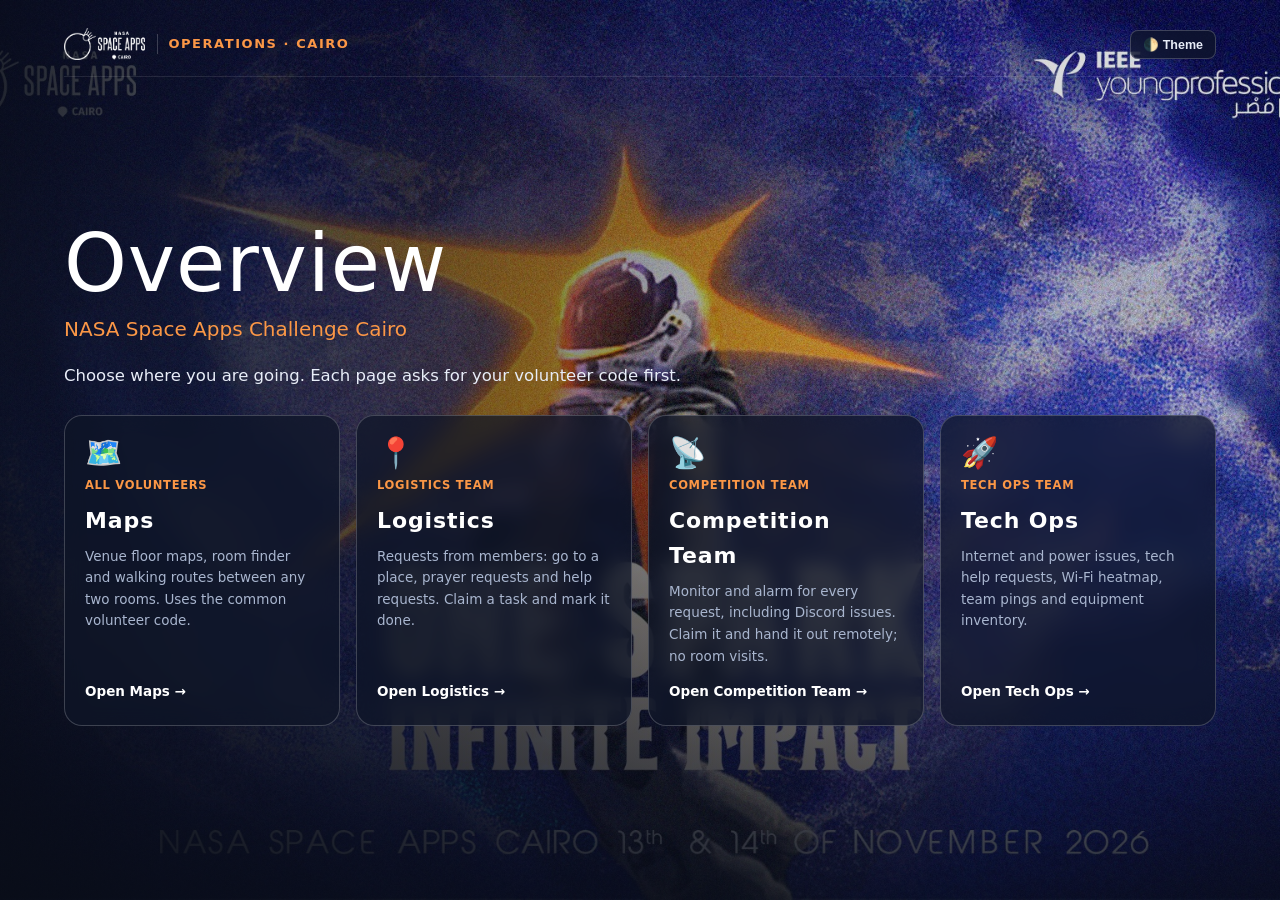
==== index.html @ d81f4847 "feat: merge Norhan's Maps, Logistics, Competition & unified QR updates + seed Maps/Competition dummy" ====
<!DOCTYPE html>
<html lang="en" data-theme="dark">
<head>
  <meta charset="utf-8">
  <meta name="viewport" content="width=device-width, initial-scale=1, viewport-fit=cover">
  <title>Operations · NASA Space Apps Challenge Cairo</title>
  <meta name="description" content="Operations hub for NASA Space Apps Challenge Cairo volunteers: venue maps, the Logistics team and the Tech Ops team.">
  <link rel="icon" type="image/png" href="assets/favicon.png">
  <link rel="stylesheet" href="landing.css">
  <script>
    try { document.documentElement.setAttribute('data-theme', localStorage.getItem('techops_theme') || localStorage.getItem('nasa_theme') || 'dark'); } catch (e) {}
  </script>
</head>
<body>
  <div class="bg" aria-hidden="true">
    <div class="bg-image"></div>
    <div class="bg-shade"></div>
  </div>

  <div class="page">
    <header class="portal-top">
      <div class="portal-brand">
        <img class="logo-dark" src="assets/logos/NSAC_HORIZONTAL_WHITE.png" alt="NASA Space Apps Challenge">
        <img class="logo-light" src="assets/logos/NSAC_HORIZONTAL_DARK.png" alt="NASA Space Apps Challenge">
        <span class="portal-brand-text">OPERATIONS · CAIRO</span>
      </div>
      <div class="sp"></div>
      <button class="portal-theme-btn" id="theme-toggle" aria-label="Toggle theme"><span>🌓 Theme</span></button>
    </header>

    <main class="intro">
      <h1>Overview</h1>
      <p class="sub">NASA Space Apps Challenge Cairo</p>
      <p class="desc">Choose where you are going. Each page asks for your volunteer code first.</p>

      <div class="hub-grid">
        <a class="hub-card" href="maps.html">
          <span class="hub-icon" aria-hidden="true">🗺️</span>
          <span class="hub-who">All volunteers</span>
          <h2>Maps</h2>
          <p>Venue floor maps, room finder and walking routes between any two rooms. Uses the common volunteer code.</p>
          <span class="hub-go">Open Maps &rarr;</span>
        </a>
        <a class="hub-card" href="logistics/index.html">
          <span class="hub-icon" aria-hidden="true">📍</span>
          <span class="hub-who">Logistics team</span>
          <h2>Logistics</h2>
          <p>Requests from members: go to a place, prayer requests and help requests. Claim a task and mark it done.</p>
          <span class="hub-go">Open Logistics &rarr;</span>
        </a>
        <a class="hub-card" href="dispatch/index.html">
          <span class="hub-icon" aria-hidden="true">📡</span>
          <span class="hub-who">Competition Team</span>
          <h2>Competition Team</h2>
          <p>Monitor and alarm for every request, including Discord issues. Claim it and hand it out remotely; no room visits.</p>
          <span class="hub-go">Open Competition Team &rarr;</span>
        </a>
        <a class="hub-card" href="techops/index.html">
          <span class="hub-icon" aria-hidden="true">🚀</span>
          <span class="hub-who">Tech Ops team</span>
          <h2>Tech Ops</h2>
          <p>Internet and power issues, tech help requests, Wi-Fi heatmap, team pings and equipment inventory.</p>
          <span class="hub-go">Open Tech Ops &rarr;</span>
        </a>
      </div>
    </main>
  </div>

  <script>
    (function () {
      var b = document.getElementById('theme-toggle');
      if (!b) return;
      b.onclick = function () {
        var next = document.documentElement.getAttribute('data-theme') === 'light' ? 'dark' : 'light';
        document.documentElement.setAttribute('data-theme', next);
        try { localStorage.setItem('techops_theme', next); localStorage.setItem('nasa_theme', next); } catch (e) {}
      };
    })();
  </script>
</body>
</html>
---- landing.css ----
/* NASA Space Apps Cairo · Operations entry page */
@font-face { font-family: 'Munake'; src: url('assets/fonts/Munake-Demo.ttf') format('truetype'); font-display: swap; }
@font-face { font-family: 'abeatbyKai'; src: url('assets/fonts/abeatbyKaiRegular.otf') format('opentype'); font-display: swap; }

:root {
  --bg: #090d18;
  --ink: #e8edf8;
  --ink-bright: #ffffff;
  --mut: #a9b6cf;
  --line: rgba(255, 255, 255, 0.20);
  --line-strong: rgba(255, 255, 255, 0.35);
  --panel: rgba(15, 22, 40, 0.72);
  --panel-hover: rgba(18, 26, 48, 0.90);
  --accent: #fb9746;
  --pri: #2548e6;
  --pri-hover: #3a5df0;
  --ok: #10b981;
  --bad: #ef4444;
  --shade-a: rgba(9, 13, 24, 0.15);
  --shade-b: rgba(9, 13, 24, 0.88);
  --font-title: 'Munake', 'Space Grotesk', system-ui, sans-serif;
  --font-body: 'Inter', system-ui, -apple-system, 'Segoe UI', sans-serif;
  color-scheme: dark;
}
:root[data-theme="light"] {
  --bg: #f5f7fb;
  --ink: #152036;
  --ink-bright: #030712;
  --mut: #4a5975;
  --line: rgba(3, 35, 178, 0.22);
  --line-strong: rgba(3, 35, 178, 0.40);
  --panel: rgba(255, 255, 255, 0.85);
  --panel-hover: rgba(255, 255, 255, 0.96);
  --accent: #ea7a20;
  --pri: #0323b2;
  --pri-hover: #021a8a;
  --ok: #047857;
  --bad: #dc2626;
  --shade-a: rgba(245, 247, 251, 0.30);
  --shade-b: rgba(245, 247, 251, 0.92);
  color-scheme: light;
}

* { box-sizing: border-box; margin: 0; padding: 0; }
html { -webkit-font-smoothing: antialiased; }
body {
  min-height: 100vh;
  min-height: 100dvh;
  background: var(--bg);
  color: var(--ink);
  font: 15px/1.6 var(--font-body);
}

[hidden] { display: none !important; }
a { color: inherit; }

/* Background: the hero photo carries the page, lightly shaded */
.bg { position: fixed; inset: 0; z-index: 0; overflow: hidden; pointer-events: none; }
.bg-image {
  position: absolute; inset: 0;
  background: url('assets/images/hero-optimized.jpg') center / cover no-repeat;
}
.bg-shade {
  position: absolute; inset: 0;
  background:
    linear-gradient(to top, var(--shade-b) 0%, var(--shade-a) 55%, var(--shade-a) 100%),
    linear-gradient(to right, var(--shade-b) 0%, transparent 75%);
}
:root[data-theme="light"] .bg-image { opacity: 0.45; }

.page {
  position: relative; z-index: 1;
  min-height: 100vh; min-height: 100dvh;
  display: flex; flex-direction: column;
  padding: max(20px, env(safe-area-inset-top)) clamp(16px, 5vw, 64px) max(28px, env(safe-area-inset-bottom));
}

/* ------------------------------------------------------------
   Top Portal Header
   ------------------------------------------------------------ */
.portal-top {
  display: flex;
  align-items: center;
  gap: 14px;
  padding: 8px 0 16px;
  border-bottom: 1px solid rgba(255, 255, 255, 0.1);
}
.portal-brand {
  display: flex;
  align-items: center;
  gap: 12px;
}
.portal-brand img {
  height: 32px;
  width: auto;
  display: block;
}
.portal-brand img.logo-light { display: none; }
:root[data-theme="light"] .portal-brand img.logo-dark { display: none; }
:root[data-theme="light"] .portal-brand img.logo-light { display: block; }
.portal-brand-text {
  font-family: var(--font-title);
  font-size: 13px;
  color: var(--accent);
  letter-spacing: .12em;
  font-weight: 700;
  border-left: 1px solid var(--line);
  padding-left: 10px;
}
.sp { flex: 1; }

.portal-user-chip {
  display: inline-flex;
  align-items: center;
  gap: 10px;
  padding: 4px 10px 4px 6px;
  border-radius: 999px;
  background: var(--panel);
  border: 1px solid var(--line);
  -webkit-backdrop-filter: blur(10px);
  backdrop-filter: blur(10px);
}
.portal-avatar {
  width: 26px;
  height: 26px;
  border-radius: 50%;
  background: linear-gradient(135deg, var(--pri), var(--accent));
  color: #fff;
  font-weight: 700;
  font-size: 11px;
  display: flex;
  align-items: center;
  justify-content: center;
}
.portal-meta {
  display: flex;
  flex-direction: column;
  line-height: 1.15;
  text-align: left;
}
.portal-meta b { font-size: 12px; color: var(--ink-bright); }
.portal-meta small { font-size: 10.5px; color: var(--mut); }

.portal-btn-sm {
  background: rgba(255, 255, 255, 0.12);
  border: 1px solid var(--line);
  color: var(--ink);
  font-size: 11.5px;
  font-weight: 600;
  padding: 4px 9px;
  border-radius: 6px;
  cursor: pointer;
  transition: all .15s ease;
}
.portal-btn-sm:hover { background: rgba(255, 255, 255, 0.22); color: #fff; }

.portal-theme-btn {
  background: var(--panel);
  border: 1px solid var(--line);
  color: var(--ink);
  font-size: 12.5px;
  font-weight: 600;
  padding: 6px 12px;
  border-radius: 8px;
  cursor: pointer;
  -webkit-backdrop-filter: blur(10px);
  backdrop-filter: blur(10px);
}

/* ------------------------------------------------------------
   Main Intro Section
   ------------------------------------------------------------ */
.intro {
  flex: 1;
  display: flex;
  flex-direction: column;
  justify-content: center;
  max-width: 1180px;
  padding: 40px 0;
}
h1 {
  font-family: var(--font-title);
  font-weight: normal;
  font-size: clamp(40px, 6.5vw, 80px);
  line-height: 1.02;
  letter-spacing: 0.01em;
  color: var(--ink-bright);
}
.sub {
  margin-top: 8px;
  font-family: var(--font-title);
  font-size: clamp(15px, 2vw, 20px);
  color: var(--accent);
}
.desc {
  margin-top: 18px;
  max-width: 62ch;
  font-size: clamp(14.5px, 1.4vw, 16.5px);
  color: var(--ink);
}

/* ------------------------------------------------------------
   Portal Glassmorphic Cards (Login, Welcome, Admin)
   ------------------------------------------------------------ */
.portal-card {
  margin-top: 28px;
  background: var(--panel);
  border: 1px solid var(--line);
  border-radius: 18px;
  padding: 28px 26px;
  -webkit-backdrop-filter: blur(16px);
  backdrop-filter: blur(16px);
  box-shadow: 0 16px 44px rgba(0, 0, 0, 0.45);
  width: 100%;
  max-width: 640px;
}
.portal-badge {
  display: inline-flex;
  align-items: center;
  gap: 6px;
  font-size: 11px;
  font-weight: 700;
  text-transform: uppercase;
  letter-spacing: .08em;
  color: var(--accent);
  background: rgba(251, 151, 70, 0.14);
  border: 1px solid rgba(251, 151, 70, 0.35);
  padding: 3px 9px;
  border-radius: 999px;
  margin-bottom: 12px;
}

.portal-lbl {
  display: block;
  font-size: 12px;
  font-weight: 700;
  text-transform: uppercase;
  letter-spacing: .06em;
  color: var(--mut);
  margin-bottom: 8px;
}
.portal-input-row {
  display: flex;
  gap: 10px;
  flex-wrap: wrap;
}
.portal-input-row input {
  flex: 1;
  min-width: 220px;
  padding: 12px 14px;
  font-size: 15px;
  font-weight: 600;
  border-radius: 10px;
  background: rgba(9, 13, 24, 0.65);
  border: 1px solid var(--line-strong);
  color: var(--ink-bright);
  letter-spacing: .04em;
}
:root[data-theme="light"] .portal-input-row input {
  background: #ffffff;
}
.portal-input-row input:focus {
  outline: none;
  border-color: var(--accent);
  box-shadow: 0 0 0 3px rgba(251, 151, 70, 0.25);
}

.portal-btn {
  display: inline-flex;
  align-items: center;
  justify-content: center;
  gap: 8px;
  padding: 12px 20px;
  font-size: 14px;
  font-weight: 700;
  border-radius: 10px;
  cursor: pointer;
  border: none;
  text-decoration: none;
  transition: all .18s ease;
}
.portal-btn.primary {
  background: var(--pri);
  color: #ffffff;
}
.portal-btn.primary:hover {
  background: var(--pri-hover);
  transform: translateY(-1px);
}
.portal-btn.secondary {
  background: rgba(255, 255, 255, 0.10);
  border: 1px solid var(--line);
  color: var(--ink);
}
.portal-btn.secondary:hover {
  background: rgba(255, 255, 255, 0.18);
  color: #ffffff;
}

.portal-err {
  margin-top: 10px;
  background: rgba(239, 68, 68, 0.14);
  color: #f87171;
  border: 1px solid rgba(239, 68, 68, 0.35);
  border-radius: 8px;
  padding: 9px 12px;
  font-size: 13px;
  line-height: 1.4;
}

/* ------------------------------------------------------------
   Volunteer Welcome Card
   ------------------------------------------------------------ */
#user-box h2 {
  font-size: 24px;
  margin-bottom: 6px;
}
.portal-user-sub {
  color: var(--mut);
  font-size: 14px;
  margin-bottom: 20px;
}
.portal-actions {
  display: flex;
  gap: 10px;
  flex-wrap: wrap;
}

@media (max-width: 640px) {
  .portal-card { padding: 22px 18px; }
  .portal-input-row { flex-direction: column; }
  .portal-input-row input { min-width: 100%; }
  .portal-input-row button { width: 100%; }
}

/* ---- Overview hub: three entry cards (Maps / Logistics / Tech Ops) ---- */
.hub-grid { display: grid; grid-template-columns: repeat(4, 1fr); gap: 16px; margin-top: 26px; width: 100%; max-width: 1180px; }
.hub-card {
  display: flex; flex-direction: column; gap: 8px; text-decoration: none; text-align: left;
  background: var(--panel); border: 1px solid var(--line); border-radius: 18px; padding: 22px 20px;
  backdrop-filter: blur(10px); -webkit-backdrop-filter: blur(10px);
  transition: transform .15s ease, border-color .15s ease, background .15s ease;
}
.hub-card:hover, .hub-card:focus-visible { transform: translateY(-3px); border-color: var(--accent); background: var(--panel-hover); outline: none; }
.hub-icon { font-size: 30px; line-height: 1; }
.hub-card h2 { font-family: var(--font-title); font-size: 22px; letter-spacing: .04em; color: var(--ink-bright); }
.hub-card p { font-size: 13.5px; color: var(--mut); flex: 1; }
.hub-who { font-size: 11.5px; font-weight: 700; letter-spacing: .06em; text-transform: uppercase; color: var(--accent); }
.hub-go { font-weight: 700; font-size: 13.5px; color: var(--ink-bright); margin-top: 6px; }
@media (max-width: 1100px) { .hub-grid { grid-template-columns: repeat(2, 1fr); } }
@media (max-width: 640px) { .hub-grid { grid-template-columns: 1fr; } }
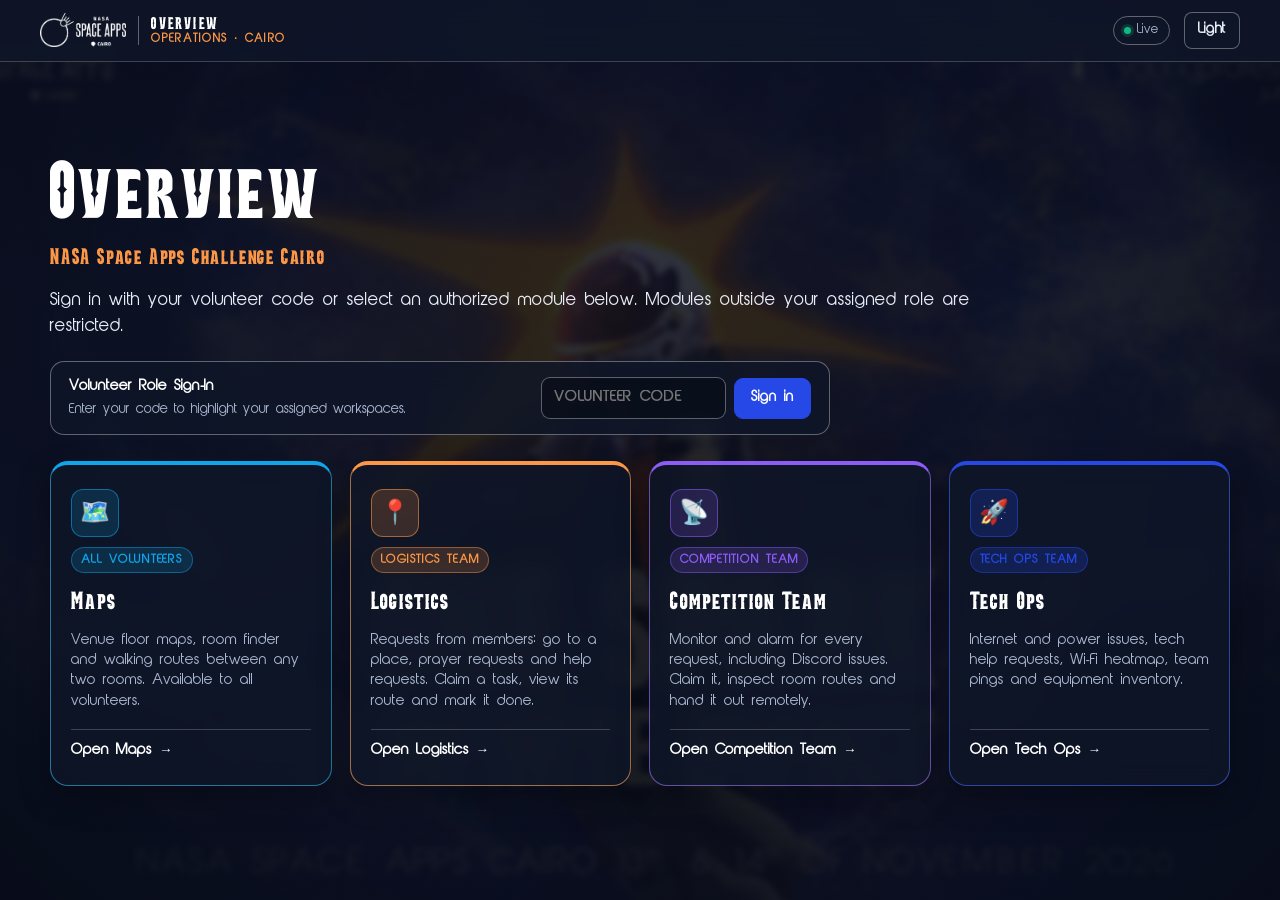
==== commit 40686eea: "feat: interactive onboarding tutorial mode, modular codebase restructuring & RBAC unification" ====
--- a/index.html
+++ b/index.html
@@ -4,9 +4,10 @@
   <meta charset="utf-8">
   <meta name="viewport" content="width=device-width, initial-scale=1, viewport-fit=cover">
   <title>Operations · NASA Space Apps Challenge Cairo</title>
-  <meta name="description" content="Operations hub for NASA Space Apps Challenge Cairo volunteers: venue maps, the Logistics team and the Tech Ops team.">
+  <meta name="description" content="Operations hub for NASA Space Apps Challenge Cairo volunteers: venue maps, the Logistics team, the Competition Team and the Tech Ops team.">
   <link rel="icon" type="image/png" href="assets/favicon.png">
   <link rel="stylesheet" href="landing.css">
+  <link rel="stylesheet" href="styles/components/tutorial.css">
   <script>
     try { document.documentElement.setAttribute('data-theme', localStorage.getItem('techops_theme') || localStorage.getItem('nasa_theme') || 'dark'); } catch (e) {}
   </script>
@@ -19,43 +20,71 @@
 
   <div class="page">
     <header class="portal-top">
-      <div class="portal-brand">
+      <a class="portal-brand" href="index.html">
         <img class="logo-dark" src="assets/logos/NSAC_HORIZONTAL_WHITE.png" alt="NASA Space Apps Challenge">
         <img class="logo-light" src="assets/logos/NSAC_HORIZONTAL_DARK.png" alt="NASA Space Apps Challenge">
-        <span class="portal-brand-text">OPERATIONS · CAIRO</span>
-      </div>
+        <span class="portal-brand-text-wrap">
+          <span class="portal-brand-title">OVERVIEW</span>
+          <span class="portal-brand-sub">OPERATIONS · CAIRO</span>
+        </span>
+      </a>
       <div class="sp"></div>
-      <button class="portal-theme-btn" id="theme-toggle" aria-label="Toggle theme"><span>🌓 Theme</span></button>
+      <span class="pill-status" id="overview-status-pill"><i></i><span id="overview-status-text">Live</span></span>
+      <button class="portal-theme-btn" id="theme-toggle" aria-label="Toggle theme"><span class="btn-text">Light</span></button>
+      <div class="portal-user-chip" id="user-chip" hidden>
+        <span class="portal-avatar" id="user-avatar" aria-hidden="true"></span>
+        <span class="portal-meta"><b id="user-name"></b><small id="user-team"></small></span>
+        <button class="portal-btn-sm" id="logout-btn" type="button">Sign out</button>
+      </div>
     </header>
 
     <main class="intro">
       <h1>Overview</h1>
       <p class="sub">NASA Space Apps Challenge Cairo</p>
-      <p class="desc">Choose where you are going. Each page asks for your volunteer code first.</p>
-
-      <div class="hub-grid">
-        <a class="hub-card" href="maps.html">
+      <p class="desc" id="overview-desc">Sign in with your volunteer code or select an authorized module below. Modules outside your assigned role are restricted.</p>
+
+      <!-- Quick Volunteer Code Sign-In Bar (shown when signed out) -->
+      <div class="access-bar" id="overview-login-bar">
+        <div class="access-bar-info">
+          <b>Volunteer Role Sign-In</b>
+          <span>Enter your code to highlight your assigned workspaces.</span>
+        </div>
+        <form class="access-form" id="overview-login-form" autocomplete="off" novalidate>
+          <input id="overview-code" autocapitalize="characters" autocomplete="off" autocorrect="off" spellcheck="false" maxlength="40" placeholder="Volunteer code" aria-label="Volunteer code">
+          <button type="submit" id="overview-login-btn">Sign in</button>
+        </form>
+        <div class="access-err" id="overview-login-err" role="alert" hidden></div>
+      </div>
+
+      <!-- Active Role Banner (shown when signed in) -->
+      <div class="role-banner" id="overview-role-banner" hidden>
+        <i></i>
+        <span id="overview-role-text"></span>
+      </div>
+
+      <div class="hub-grid" id="hub-grid">
+        <a class="hub-card" data-module="maps" data-label="Open Maps →" data-role-label="All Volunteers" href="maps.html">
           <span class="hub-icon" aria-hidden="true">🗺️</span>
           <span class="hub-who">All volunteers</span>
           <h2>Maps</h2>
-          <p>Venue floor maps, room finder and walking routes between any two rooms. Uses the common volunteer code.</p>
+          <p>Venue floor maps, room finder and walking routes between any two rooms. Available to all volunteers.</p>
           <span class="hub-go">Open Maps &rarr;</span>
         </a>
-        <a class="hub-card" href="logistics/index.html">
+        <a class="hub-card" data-module="logistics" data-label="Open Logistics →" data-role-label="Logistics Team" href="logistics/index.html">
           <span class="hub-icon" aria-hidden="true">📍</span>
           <span class="hub-who">Logistics team</span>
           <h2>Logistics</h2>
-          <p>Requests from members: go to a place, prayer requests and help requests. Claim a task and mark it done.</p>
+          <p>Requests from members: go to a place, prayer requests and help requests. Claim a task, view its route and mark it done.</p>
           <span class="hub-go">Open Logistics &rarr;</span>
         </a>
-        <a class="hub-card" href="dispatch/index.html">
+        <a class="hub-card" data-module="competition" data-label="Open Competition Team →" data-role-label="Competition Team" href="dispatch/index.html">
           <span class="hub-icon" aria-hidden="true">📡</span>
           <span class="hub-who">Competition Team</span>
           <h2>Competition Team</h2>
-          <p>Monitor and alarm for every request, including Discord issues. Claim it and hand it out remotely; no room visits.</p>
+          <p>Monitor and alarm for every request, including Discord issues. Claim it, inspect room routes and hand it out remotely.</p>
           <span class="hub-go">Open Competition Team &rarr;</span>
         </a>
-        <a class="hub-card" href="techops/index.html">
+        <a class="hub-card" data-module="techops" data-label="Open Tech Ops →" data-role-label="Tech Ops Team" href="techops/index.html">
           <span class="hub-icon" aria-hidden="true">🚀</span>
           <span class="hub-who">Tech Ops team</span>
           <h2>Tech Ops</h2>
@@ -66,15 +95,129 @@
     </main>
   </div>
 
+  <script src="scripts/services/config.js"></script>
+  <script src="scripts/services/firebase-config.js"></script>
+  <script src="scripts/services/seed-data.js"></script>
+  <script src="scripts/services/common.js"></script>
+  <script src="scripts/services/store.js"></script>
+  <script src="scripts/components/tutorial.js"></script>
   <script>
     (function () {
-      var b = document.getElementById('theme-toggle');
-      if (!b) return;
-      b.onclick = function () {
-        var next = document.documentElement.getAttribute('data-theme') === 'light' ? 'dark' : 'light';
-        document.documentElement.setAttribute('data-theme', next);
-        try { localStorage.setItem('techops_theme', next); localStorage.setItem('nasa_theme', next); } catch (e) {}
-      };
+      var Store = window.TechOpsStore, TO = window.TO;
+      var $ = function (id) { return document.getElementById(id); };
+      if (TO && TO.initTheme) TO.initTheme();
+
+      var cards = Array.prototype.slice.call(document.querySelectorAll(".hub-card[data-module]"));
+      cards.forEach(function (c) {
+        if (!c.getAttribute("data-href")) c.setAttribute("data-href", c.getAttribute("href") || "");
+      });
+
+      /* Capture-phase guard: strictly block any click or keyboard activation on locked cards */
+      document.addEventListener("click", function (e) {
+        var locked = e.target && e.target.closest ? e.target.closest(".hub-card.is-locked") : null;
+        if (locked) { e.preventDefault(); e.stopPropagation(); }
+      }, true);
+      document.addEventListener("keydown", function (e) {
+        if (e.key !== "Enter" && e.key !== " ") return;
+        var locked = e.target && e.target.closest ? e.target.closest(".hub-card.is-locked") : null;
+        if (locked) { e.preventDefault(); e.stopPropagation(); }
+      }, true);
+
+      function renderAccess(user) {
+        var chip = $("user-chip");
+        var loginBar = $("overview-login-bar");
+        var banner = $("overview-role-banner");
+        var statusTxt = $("overview-status-text");
+        if (statusTxt && Store) statusTxt.textContent = Store.isLive() ? "Live" : "Local preview";
+
+        if (!user) {
+          if (chip) chip.hidden = true;
+          if (loginBar) loginBar.hidden = false;
+          if (banner) banner.hidden = true;
+          cards.forEach(function (c) {
+            c.classList.remove("is-locked", "is-authorized");
+            c.removeAttribute("aria-disabled");
+            c.removeAttribute("tabindex");
+            var orig = c.getAttribute("data-href");
+            if (orig) c.setAttribute("href", orig);
+            var goEl = c.querySelector(".hub-go");
+            if (goEl) goEl.textContent = c.getAttribute("data-label") || "Open →";
+          });
+          return;
+        }
+
+        var roleName = Store.teamDisplayName(user);
+        if (chip) {
+          chip.hidden = false;
+          $("user-name").textContent = user.name;
+          $("user-team").textContent = roleName + " · " + user.code;
+          $("user-avatar").textContent = TO ? TO.initials(user.name) : user.name.slice(0, 2).toUpperCase();
+        }
+        if (loginBar) loginBar.hidden = true;
+        if (banner) {
+          banner.hidden = false;
+          $("overview-role-text").innerHTML = "Signed in as <b>" + (TO ? TO.esc(user.name) : user.name) + "</b> (" + (TO ? TO.esc(roleName) : roleName) + ") — authorized modules are highlighted in full color; unauthorized modules are locked.";
+        }
+
+        cards.forEach(function (c) {
+          var mod = c.getAttribute("data-module");
+          var allowed = Store.canAccess(user, mod);
+          var goEl = c.querySelector(".hub-go");
+          var orig = c.getAttribute("data-href");
+          if (allowed) {
+            c.classList.add("is-authorized");
+            c.classList.remove("is-locked");
+            c.removeAttribute("aria-disabled");
+            c.removeAttribute("tabindex");
+            if (orig) c.setAttribute("href", orig);
+            if (goEl) goEl.textContent = c.getAttribute("data-label") || "Open →";
+          } else {
+            c.classList.add("is-locked");
+            c.classList.remove("is-authorized");
+            c.setAttribute("aria-disabled", "true");
+            c.setAttribute("tabindex", "-1");
+            c.removeAttribute("href");
+            if (goEl) goEl.textContent = "🔒 Restricted · " + (c.getAttribute("data-role-label") || "Authorized Role") + " Only";
+          }
+        });
+      }
+
+      function showErr(m) {
+        var el = $("overview-login-err");
+        if (!el) return;
+        el.textContent = m || "";
+        el.hidden = !m;
+      }
+
+      if ($("overview-login-form") && Store) {
+        $("overview-login-form").addEventListener("submit", function (e) {
+          e.preventDefault();
+          var code = ($("overview-code").value || "").trim();
+          if (!code) { showErr("Please enter your volunteer code."); return; }
+          var btn = $("overview-login-btn");
+          btn.disabled = true; btn.textContent = "Checking…"; showErr("");
+          Store.login(code).then(function (u) {
+            btn.disabled = false; btn.textContent = "Sign in";
+            $("overview-code").value = "";
+            renderAccess(u);
+          }).catch(function (err) {
+            btn.disabled = false; btn.textContent = "Sign in";
+            showErr(err && err.message ? err.message : "Invalid volunteer code.");
+          });
+        });
+      }
+
+      if ($("logout-btn") && Store) {
+        $("logout-btn").onclick = function () {
+          Store.logout().then(function () { renderAccess(null); });
+        };
+      }
+
+      if (Store) {
+        var fast = Store.peekUser ? Store.peekUser() : null;
+        if (fast) renderAccess(fast);
+        Store.restore().then(function (u) { renderAccess(u); });
+      }
     })();
   </script>
 </body>
--- a/landing.css
+++ b/landing.css
@@ -1,113 +1,178 @@
-/* NASA Space Apps Cairo · Operations entry page */
-@font-face { font-family: 'Munake'; src: url('assets/fonts/Munake-Demo.ttf') format('truetype'); font-display: swap; }
-@font-face { font-family: 'abeatbyKai'; src: url('assets/fonts/abeatbyKaiRegular.otf') format('opentype'); font-display: swap; }
+/* NASA Space Apps Cairo · Operations Overview Hub
+   Global Custom Typography: Munake & abeatbyKai */
+@font-face {
+  font-family: 'Munake';
+  src: url('assets/fonts/Munake-Demo.ttf') format('truetype');
+  font-weight: 100 900;
+  font-style: normal;
+  font-display: swap;
+}
+@font-face {
+  font-family: 'abeatbyKai';
+  src: url('assets/fonts/abeatbyKaiRegular.otf') format('opentype');
+  font-weight: normal;
+  font-style: normal;
+  font-display: swap;
+}
 
 :root {
   --bg: #090d18;
+  --surface: #0f1628;
   --ink: #e8edf8;
   --ink-bright: #ffffff;
   --mut: #a9b6cf;
   --line: rgba(255, 255, 255, 0.20);
-  --line-strong: rgba(255, 255, 255, 0.35);
-  --panel: rgba(15, 22, 40, 0.72);
-  --panel-hover: rgba(18, 26, 48, 0.90);
+  --line-strong: rgba(255, 255, 255, 0.34);
+  --panel: rgba(15, 22, 40, 0.78);
+  --panel-hover: rgba(18, 28, 54, 0.94);
   --accent: #fb9746;
   --pri: #2548e6;
   --pri-hover: #3a5df0;
   --ok: #10b981;
   --bad: #ef4444;
-  --shade-a: rgba(9, 13, 24, 0.15);
-  --shade-b: rgba(9, 13, 24, 0.88);
-  --font-title: 'Munake', 'Space Grotesk', system-ui, sans-serif;
-  --font-body: 'Inter', system-ui, -apple-system, 'Segoe UI', sans-serif;
+  --shade-a: rgba(9, 13, 24, 0.52);
+  --shade-b: rgba(9, 13, 24, 0.90);
+  --bg-img-opacity: 0.36;
+  --bg-img-blur: 3px;
+  --bg-overlay: radial-gradient(circle at 50% 25%, rgba(9, 13, 24, 0.52) 0%, rgba(9, 13, 24, 0.90) 100%);
+  --font-title: 'Munake', 'abeatbyKai', sans-serif;
+  --font-body: 'abeatbyKai', sans-serif;
   color-scheme: dark;
 }
 :root[data-theme="light"] {
   --bg: #f5f7fb;
+  --surface: #ffffff;
   --ink: #152036;
   --ink-bright: #030712;
   --mut: #4a5975;
-  --line: rgba(3, 35, 178, 0.22);
-  --line-strong: rgba(3, 35, 178, 0.40);
-  --panel: rgba(255, 255, 255, 0.85);
-  --panel-hover: rgba(255, 255, 255, 0.96);
-  --accent: #ea7a20;
+  --line: rgba(3, 35, 178, 0.20);
+  --line-strong: rgba(3, 35, 178, 0.36);
+  --panel: rgba(255, 255, 255, 0.88);
+  --panel-hover: rgba(255, 255, 255, 0.98);
+  --accent: #d96a14;
   --pri: #0323b2;
   --pri-hover: #021a8a;
   --ok: #047857;
   --bad: #dc2626;
-  --shade-a: rgba(245, 247, 251, 0.30);
-  --shade-b: rgba(245, 247, 251, 0.92);
+  --shade-a: rgba(245, 247, 251, 0.65);
+  --shade-b: rgba(245, 247, 251, 0.93);
+  --bg-img-opacity: 0.18;
+  --bg-img-blur: 3px;
+  --bg-overlay: radial-gradient(circle at 50% 25%, rgba(245, 247, 251, 0.65) 0%, rgba(245, 247, 251, 0.93) 100%);
   color-scheme: light;
 }
 
 * { box-sizing: border-box; margin: 0; padding: 0; }
-html { -webkit-font-smoothing: antialiased; }
+html { -webkit-font-smoothing: antialiased; overflow-x: hidden; max-width: 100vw; }
 body {
   min-height: 100vh;
   min-height: 100dvh;
   background: var(--bg);
   color: var(--ink);
   font: 15px/1.6 var(--font-body);
+  font-family: var(--font-body);
+  overflow-x: hidden;
+  max-width: 100vw;
 }
 
 [hidden] { display: none !important; }
 a { color: inherit; }
-
-/* Background: the hero photo carries the page, lightly shaded */
+button, input, select, textarea { font: inherit; font-family: var(--font-body); color: inherit; }
+
+/* Background */
 .bg { position: fixed; inset: 0; z-index: 0; overflow: hidden; pointer-events: none; }
 .bg-image {
-  position: absolute; inset: 0;
+  position: absolute;
+  top: -12px; left: -12px; right: -12px; bottom: -12px;
   background: url('assets/images/hero-optimized.jpg') center / cover no-repeat;
+  filter: blur(var(--bg-img-blur));
+  transform: scale(1.02);
+  opacity: var(--bg-img-opacity);
+  transition: opacity 0.3s ease;
 }
 .bg-shade {
   position: absolute; inset: 0;
-  background:
-    linear-gradient(to top, var(--shade-b) 0%, var(--shade-a) 55%, var(--shade-a) 100%),
-    linear-gradient(to right, var(--shade-b) 0%, transparent 75%);
-}
-:root[data-theme="light"] .bg-image { opacity: 0.45; }
+  background: var(--bg-overlay);
+  transition: background 0.3s ease;
+}
 
 .page {
   position: relative; z-index: 1;
   min-height: 100vh; min-height: 100dvh;
   display: flex; flex-direction: column;
-  padding: max(20px, env(safe-area-inset-top)) clamp(16px, 5vw, 64px) max(28px, env(safe-area-inset-bottom));
 }
 
 /* ------------------------------------------------------------
-   Top Portal Header
+   Unified Top Portal Header
    ------------------------------------------------------------ */
 .portal-top {
+  position: sticky;
+  top: 0;
+  z-index: 40;
   display: flex;
   align-items: center;
   gap: 14px;
-  padding: 8px 0 16px;
-  border-bottom: 1px solid rgba(255, 255, 255, 0.1);
+  padding: 12px clamp(16px, 4vw, 40px);
+  background: color-mix(in srgb, var(--surface) 88%, transparent);
+  backdrop-filter: blur(14px);
+  -webkit-backdrop-filter: blur(14px);
+  border-bottom: 1px solid var(--line);
+  flex-wrap: wrap;
 }
 .portal-brand {
   display: flex;
   align-items: center;
   gap: 12px;
+  text-decoration: none;
 }
 .portal-brand img {
-  height: 32px;
+  height: 34px;
   width: auto;
   display: block;
 }
 .portal-brand img.logo-light { display: none; }
 :root[data-theme="light"] .portal-brand img.logo-dark { display: none; }
 :root[data-theme="light"] .portal-brand img.logo-light { display: block; }
-.portal-brand-text {
+.portal-brand-text-wrap {
+  display: flex;
+  flex-direction: column;
+  line-height: 1.15;
+  border-left: 1px solid var(--line-strong);
+  padding-left: 12px;
+}
+.portal-brand-title {
   font-family: var(--font-title);
-  font-size: 13px;
+  font-size: 15px;
+  color: var(--ink-bright);
+  letter-spacing: .08em;
+}
+.portal-brand-sub {
+  font-size: 10.5px;
   color: var(--accent);
   letter-spacing: .12em;
   font-weight: 700;
-  border-left: 1px solid var(--line);
-  padding-left: 10px;
 }
 .sp { flex: 1; }
+
+.pill-status {
+  display: inline-flex;
+  align-items: center;
+  gap: 6px;
+  font-size: 11.5px;
+  padding: 4px 10px;
+  border-radius: 999px;
+  border: 1px solid var(--line-strong);
+  color: var(--mut);
+  white-space: nowrap;
+}
+.pill-status i {
+  width: 7px;
+  height: 7px;
+  border-radius: 50%;
+  background: var(--ok);
+  box-shadow: 0 0 0 3px rgba(16, 185, 129, 0.2);
+  display: inline-block;
+}
 
 .portal-user-chip {
   display: inline-flex;
@@ -116,13 +181,13 @@
   padding: 4px 10px 4px 6px;
   border-radius: 999px;
   background: var(--panel);
-  border: 1px solid var(--line);
+  border: 1px solid var(--line-strong);
   -webkit-backdrop-filter: blur(10px);
   backdrop-filter: blur(10px);
 }
 .portal-avatar {
-  width: 26px;
-  height: 26px;
+  width: 28px;
+  height: 28px;
   border-radius: 50%;
   background: linear-gradient(135deg, var(--pri), var(--accent));
   color: #fff;
@@ -138,214 +203,321 @@
   line-height: 1.15;
   text-align: left;
 }
-.portal-meta b { font-size: 12px; color: var(--ink-bright); }
+.portal-meta b { font-size: 12.5px; color: var(--ink-bright); }
 .portal-meta small { font-size: 10.5px; color: var(--mut); }
 
 .portal-btn-sm {
-  background: rgba(255, 255, 255, 0.12);
-  border: 1px solid var(--line);
+  background: rgba(255, 255, 255, 0.10);
+  border: 1px solid var(--line-strong);
   color: var(--ink);
-  font-size: 11.5px;
+  font-size: 12px;
   font-weight: 600;
-  padding: 4px 9px;
-  border-radius: 6px;
+  padding: 5px 10px;
+  border-radius: 7px;
   cursor: pointer;
   transition: all .15s ease;
 }
-.portal-btn-sm:hover { background: rgba(255, 255, 255, 0.22); color: #fff; }
+:root[data-theme="light"] .portal-btn-sm { background: rgba(3, 35, 178, 0.06); }
+.portal-btn-sm:hover { border-color: var(--accent); color: var(--ink-bright); }
 
 .portal-theme-btn {
+  display: inline-flex;
+  align-items: center;
+  gap: 6px;
   background: var(--panel);
-  border: 1px solid var(--line);
+  border: 1px solid var(--line-strong);
   color: var(--ink);
-  font-size: 12.5px;
+  font-size: 13px;
   font-weight: 600;
-  padding: 6px 12px;
+  padding: 7px 13px;
   border-radius: 8px;
   cursor: pointer;
   -webkit-backdrop-filter: blur(10px);
   backdrop-filter: blur(10px);
-}
+  transition: border-color .15s ease;
+}
+.portal-theme-btn:hover { border-color: var(--accent); color: var(--ink-bright); }
 
 /* ------------------------------------------------------------
-   Main Intro Section
+   Main Intro & Overview Hub
    ------------------------------------------------------------ */
 .intro {
   flex: 1;
   display: flex;
   flex-direction: column;
   justify-content: center;
-  max-width: 1180px;
-  padding: 40px 0;
+  width: 100%;
+  max-width: 1260px;
+  margin: 0 auto;
+  padding: 36px clamp(16px, 4vw, 40px) 52px;
 }
 h1 {
   font-family: var(--font-title);
   font-weight: normal;
-  font-size: clamp(40px, 6.5vw, 80px);
-  line-height: 1.02;
-  letter-spacing: 0.01em;
+  font-size: clamp(38px, 6vw, 72px);
+  line-height: 1.04;
+  letter-spacing: 0.02em;
   color: var(--ink-bright);
 }
 .sub {
   margin-top: 8px;
   font-family: var(--font-title);
-  font-size: clamp(15px, 2vw, 20px);
+  font-size: clamp(15px, 1.9vw, 20px);
+  letter-spacing: 0.04em;
   color: var(--accent);
 }
 .desc {
-  margin-top: 18px;
-  max-width: 62ch;
-  font-size: clamp(14.5px, 1.4vw, 16.5px);
+  margin-top: 14px;
+  max-width: 68ch;
+  font-size: clamp(14px, 1.3vw, 16px);
   color: var(--ink);
 }
 
 /* ------------------------------------------------------------
-   Portal Glassmorphic Cards (Login, Welcome, Admin)
+   Overview Volunteer Sign-In / Role Status Bar
    ------------------------------------------------------------ */
-.portal-card {
-  margin-top: 28px;
+.access-bar {
+  margin-top: 22px;
+  display: flex;
+  align-items: center;
+  justify-content: space-between;
+  gap: 14px;
+  flex-wrap: wrap;
+  padding: 14px 18px;
+  border-radius: 14px;
   background: var(--panel);
-  border: 1px solid var(--line);
+  border: 1px solid var(--line-strong);
+  backdrop-filter: blur(14px);
+  -webkit-backdrop-filter: blur(14px);
+  max-width: 780px;
+}
+.access-bar-info {
+  display: flex;
+  flex-direction: column;
+  gap: 2px;
+}
+.access-bar-info b {
+  font-size: 13.5px;
+  color: var(--ink-bright);
+}
+.access-bar-info span {
+  font-size: 12.5px;
+  color: var(--mut);
+}
+.access-form {
+  display: flex;
+  align-items: center;
+  gap: 8px;
+  flex-wrap: wrap;
+}
+.access-form input {
+  width: 185px;
+  padding: 9px 12px;
+  border-radius: 9px;
+  border: 1px solid var(--line-strong);
+  background: rgba(9, 13, 24, 0.65);
+  color: var(--ink-bright);
+  font-size: 13.5px;
+  font-weight: 600;
+  letter-spacing: .06em;
+  text-transform: uppercase;
+}
+:root[data-theme="light"] .access-form input {
+  background: #ffffff;
+}
+.access-form input:focus {
+  outline: none;
+  border-color: var(--accent);
+  box-shadow: 0 0 0 3px rgba(251, 151, 70, 0.24);
+}
+.access-form button {
+  padding: 9px 16px;
+  border-radius: 9px;
+  border: 1px solid var(--pri);
+  background: var(--pri);
+  color: #fff;
+  font-size: 13px;
+  font-weight: 700;
+  cursor: pointer;
+  transition: background .15s ease;
+}
+.access-form button:hover { background: var(--pri-hover); }
+.access-form button:disabled { opacity: .6; cursor: wait; }
+.access-err {
+  width: 100%;
+  margin-top: 4px;
+  font-size: 12.5px;
+  color: #f87171;
+}
+
+.role-banner {
+  margin-top: 20px;
+  display: inline-flex;
+  align-items: center;
+  align-self: flex-start;
+  gap: 10px;
+  padding: 10px 16px;
+  border-radius: 12px;
+  background: rgba(16, 185, 129, 0.12);
+  border: 1px solid rgba(16, 185, 129, 0.38);
+  color: var(--ink-bright);
+  font-size: 13.5px;
+}
+.role-banner i {
+  width: 8px;
+  height: 8px;
+  border-radius: 50%;
+  background: var(--ok);
+  box-shadow: 0 0 0 3px rgba(16, 185, 129, 0.25);
+}
+
+/* ------------------------------------------------------------
+   Overview Module Hub Cards (Full Brand Colors vs Greyed/Locked)
+   ------------------------------------------------------------ */
+.hub-grid {
+  display: grid;
+  grid-template-columns: repeat(4, 1fr);
+  gap: 18px;
+  margin-top: 26px;
+  width: 100%;
+}
+.hub-card {
+  --mod-color: #2548e6;
+  --mod-soft: rgba(37, 72, 230, 0.16);
+  position: relative;
+  overflow: hidden;
+  display: flex;
+  flex-direction: column;
+  gap: 10px;
+  text-decoration: none;
+  text-align: left;
+  background: var(--panel);
+  border: 1px solid color-mix(in srgb, var(--mod-color) 52%, var(--line));
+  border-top: 4px solid var(--mod-color);
   border-radius: 18px;
-  padding: 28px 26px;
-  -webkit-backdrop-filter: blur(16px);
-  backdrop-filter: blur(16px);
-  box-shadow: 0 16px 44px rgba(0, 0, 0, 0.45);
-  width: 100%;
-  max-width: 640px;
-}
-.portal-badge {
-  display: inline-flex;
-  align-items: center;
-  gap: 6px;
+  padding: 24px 20px;
+  backdrop-filter: blur(12px);
+  -webkit-backdrop-filter: blur(12px);
+  box-shadow: 0 12px 32px rgba(0, 0, 0, 0.30);
+  transition: transform .18s ease, border-color .18s ease, background .18s ease, box-shadow .18s ease, opacity .18s ease;
+}
+
+/* Module-specific NASA Space Apps Brand Palettes */
+.hub-card[data-module="maps"] {
+  --mod-color: #0ea5e9;
+  --mod-soft: rgba(14, 165, 233, 0.16);
+}
+.hub-card[data-module="logistics"] {
+  --mod-color: #fb9746;
+  --mod-soft: rgba(251, 151, 70, 0.18);
+}
+.hub-card[data-module="competition"] {
+  --mod-color: #8b5cf6;
+  --mod-soft: rgba(139, 92, 246, 0.18);
+}
+.hub-card[data-module="techops"] {
+  --mod-color: #2548e6;
+  --mod-soft: rgba(37, 72, 230, 0.22);
+}
+
+.hub-card:not(.is-locked):hover,
+.hub-card:not(.is-locked):focus-visible {
+  transform: translateY(-4px);
+  border-color: var(--mod-color);
+  background: var(--panel-hover);
+  box-shadow: 0 16px 38px rgba(0, 0, 0, 0.42), 0 0 0 1px var(--mod-color);
+  outline: none;
+}
+
+.hub-card.is-authorized {
+  border-color: var(--mod-color);
+  box-shadow: 0 12px 34px rgba(0, 0, 0, 0.36), 0 0 22px var(--mod-soft);
+}
+
+.hub-icon {
+  width: 48px;
+  height: 48px;
+  border-radius: 12px;
+  background: var(--mod-soft);
+  border: 1px solid color-mix(in srgb, var(--mod-color) 55%, transparent);
+  display: inline-flex;
+  align-items: center;
+  justify-content: center;
+  font-size: 24px;
+  line-height: 1;
+}
+.hub-who {
+  display: inline-flex;
+  align-self: flex-start;
+  padding: 3px 9px;
+  border-radius: 999px;
+  background: var(--mod-soft);
+  border: 1px solid color-mix(in srgb, var(--mod-color) 45%, transparent);
   font-size: 11px;
   font-weight: 700;
+  letter-spacing: .07em;
   text-transform: uppercase;
-  letter-spacing: .08em;
-  color: var(--accent);
-  background: rgba(251, 151, 70, 0.14);
-  border: 1px solid rgba(251, 151, 70, 0.35);
-  padding: 3px 9px;
-  border-radius: 999px;
-  margin-bottom: 12px;
-}
-
-.portal-lbl {
-  display: block;
-  font-size: 12px;
+  color: var(--mod-color);
+}
+:root[data-theme="light"] .hub-card[data-module="logistics"] .hub-who { color: #b45309; }
+:root[data-theme="light"] .hub-card[data-module="maps"] .hub-who { color: #0369a1; }
+:root[data-theme="light"] .hub-card[data-module="competition"] .hub-who { color: #6d28d9; }
+:root[data-theme="light"] .hub-card[data-module="techops"] .hub-who { color: #0323b2; }
+
+.hub-card h2 {
+  font-family: var(--font-title);
+  font-size: 22px;
+  letter-spacing: .04em;
+  color: var(--ink-bright);
+  margin-top: 2px;
+}
+.hub-card p {
+  font-size: 13.5px;
+  color: var(--mut);
+  flex: 1;
+  line-height: 1.5;
+}
+.hub-go {
+  display: inline-flex;
+  align-items: center;
+  gap: 6px;
   font-weight: 700;
-  text-transform: uppercase;
-  letter-spacing: .06em;
+  font-size: 13.5px;
+  color: var(--ink-bright);
+  margin-top: 8px;
+  padding-top: 10px;
+  border-top: 1px solid var(--line);
+}
+
+/* Unauthorized / Locked Module State (Strict RBAC Visual Indicator) */
+.hub-card.is-locked {
+  filter: grayscale(100%);
+  opacity: 0.38;
+  cursor: not-allowed !important;
+  pointer-events: none !important;
+  user-select: none;
+  border-color: rgba(148, 163, 184, 0.22) !important;
+  border-top-color: rgba(148, 163, 184, 0.32) !important;
+  box-shadow: none !important;
+  transform: none !important;
+}
+.hub-card.is-locked .hub-go {
   color: var(--mut);
-  margin-bottom: 8px;
-}
-.portal-input-row {
-  display: flex;
-  gap: 10px;
-  flex-wrap: wrap;
-}
-.portal-input-row input {
-  flex: 1;
-  min-width: 220px;
-  padding: 12px 14px;
-  font-size: 15px;
-  font-weight: 600;
-  border-radius: 10px;
-  background: rgba(9, 13, 24, 0.65);
-  border: 1px solid var(--line-strong);
-  color: var(--ink-bright);
-  letter-spacing: .04em;
-}
-:root[data-theme="light"] .portal-input-row input {
-  background: #ffffff;
-}
-.portal-input-row input:focus {
-  outline: none;
-  border-color: var(--accent);
-  box-shadow: 0 0 0 3px rgba(251, 151, 70, 0.25);
-}
-
-.portal-btn {
-  display: inline-flex;
-  align-items: center;
-  justify-content: center;
-  gap: 8px;
-  padding: 12px 20px;
-  font-size: 14px;
-  font-weight: 700;
-  border-radius: 10px;
-  cursor: pointer;
-  border: none;
-  text-decoration: none;
-  transition: all .18s ease;
-}
-.portal-btn.primary {
-  background: var(--pri);
-  color: #ffffff;
-}
-.portal-btn.primary:hover {
-  background: var(--pri-hover);
-  transform: translateY(-1px);
-}
-.portal-btn.secondary {
-  background: rgba(255, 255, 255, 0.10);
-  border: 1px solid var(--line);
-  color: var(--ink);
-}
-.portal-btn.secondary:hover {
-  background: rgba(255, 255, 255, 0.18);
-  color: #ffffff;
-}
-
-.portal-err {
-  margin-top: 10px;
-  background: rgba(239, 68, 68, 0.14);
-  color: #f87171;
-  border: 1px solid rgba(239, 68, 68, 0.35);
-  border-radius: 8px;
-  padding: 9px 12px;
-  font-size: 13px;
-  line-height: 1.4;
-}
-
-/* ------------------------------------------------------------
-   Volunteer Welcome Card
-   ------------------------------------------------------------ */
-#user-box h2 {
-  font-size: 24px;
-  margin-bottom: 6px;
-}
-.portal-user-sub {
-  color: var(--mut);
-  font-size: 14px;
-  margin-bottom: 20px;
-}
-.portal-actions {
-  display: flex;
-  gap: 10px;
-  flex-wrap: wrap;
-}
-
+}
+
+@media (max-width: 1100px) { .hub-grid { grid-template-columns: repeat(2, 1fr); } }
 @media (max-width: 640px) {
-  .portal-card { padding: 22px 18px; }
-  .portal-input-row { flex-direction: column; }
-  .portal-input-row input { min-width: 100%; }
-  .portal-input-row button { width: 100%; }
-}
-
-/* ---- Overview hub: three entry cards (Maps / Logistics / Tech Ops) ---- */
-.hub-grid { display: grid; grid-template-columns: repeat(4, 1fr); gap: 16px; margin-top: 26px; width: 100%; max-width: 1180px; }
-.hub-card {
-  display: flex; flex-direction: column; gap: 8px; text-decoration: none; text-align: left;
-  background: var(--panel); border: 1px solid var(--line); border-radius: 18px; padding: 22px 20px;
-  backdrop-filter: blur(10px); -webkit-backdrop-filter: blur(10px);
-  transition: transform .15s ease, border-color .15s ease, background .15s ease;
-}
-.hub-card:hover, .hub-card:focus-visible { transform: translateY(-3px); border-color: var(--accent); background: var(--panel-hover); outline: none; }
-.hub-icon { font-size: 30px; line-height: 1; }
-.hub-card h2 { font-family: var(--font-title); font-size: 22px; letter-spacing: .04em; color: var(--ink-bright); }
-.hub-card p { font-size: 13.5px; color: var(--mut); flex: 1; }
-.hub-who { font-size: 11.5px; font-weight: 700; letter-spacing: .06em; text-transform: uppercase; color: var(--accent); }
-.hub-go { font-weight: 700; font-size: 13.5px; color: var(--ink-bright); margin-top: 6px; }
-@media (max-width: 1100px) { .hub-grid { grid-template-columns: repeat(2, 1fr); } }
-@media (max-width: 640px) { .hub-grid { grid-template-columns: 1fr; } }
+  .portal-top { padding: 10px 14px; gap: 8px; flex-wrap: wrap; }
+  .portal-brand-logo { height: 28px; }
+  .portal-brand-text-wrap { display: none; }
+  .portal-user-chip { padding: 3px 8px 3px 5px; gap: 6px; }
+  .portal-user-meta small { display: none; }
+  .hero { padding: 20px 14px 10px; }
+  .access-bar { flex-direction: column; align-items: stretch; padding: 14px; gap: 12px; }
+  .access-form { width: 100%; }
+  .access-form input { flex: 1; min-width: 0; width: auto; min-height: 42px; }
+  .access-form .btn { min-height: 42px; }
+  .hub-wrap { padding: 6px 14px 32px; }
+  .hub-grid { grid-template-columns: 1fr; gap: 12px; }
+  .hub-card { padding: 18px 16px 16px; min-height: 0; }
+}
--- a/styles/components/tutorial.css
+++ b/styles/components/tutorial.css
@@ -0,0 +1,303 @@
+/* NASA Space Apps Cairo - Game-Like Interactive Tutorial Overlay (Space Mission Training) */
+.tutorial-overlay {
+  position: fixed;
+  inset: 0;
+  z-index: 9990;
+  pointer-events: none;
+  transition: opacity 0.3s ease;
+}
+
+.tutorial-backdrop {
+  position: fixed;
+  inset: 0;
+  background: rgba(6, 11, 24, 0.78);
+  backdrop-filter: blur(4px);
+  -webkit-backdrop-filter: blur(4px);
+  z-index: 9991;
+  pointer-events: auto;
+  transition: opacity 0.3s ease;
+}
+
+:root[data-theme="light"] .tutorial-backdrop {
+  background: rgba(15, 23, 42, 0.72);
+}
+
+/* Glowing spotlight around active element */
+.tutorial-spotlight {
+  position: fixed;
+  z-index: 9992;
+  border-radius: 12px;
+  box-shadow: 0 0 0 9999px rgba(6, 11, 24, 0.78),
+              0 0 20px rgba(37, 72, 230, 0.65),
+              inset 0 0 12px rgba(251, 151, 70, 0.35);
+  border: 2px solid var(--accent, #fb9746);
+  pointer-events: none;
+  transition: all 0.35s cubic-bezier(0.16, 1, 0.3, 1);
+  animation: tutorialPulse 2s infinite ease-in-out;
+}
+
+:root[data-theme="light"] .tutorial-spotlight {
+  box-shadow: 0 0 0 9999px rgba(15, 23, 42, 0.72),
+              0 0 20px rgba(3, 35, 178, 0.65),
+              inset 0 0 12px rgba(217, 106, 20, 0.35);
+}
+
+@keyframes tutorialPulse {
+  0%, 100% {
+    border-color: var(--accent, #fb9746);
+    box-shadow: 0 0 0 9999px rgba(6, 11, 24, 0.78), 0 0 18px rgba(37, 72, 230, 0.6);
+  }
+  50% {
+    border-color: #22d3ee;
+    box-shadow: 0 0 0 9999px rgba(6, 11, 24, 0.78), 0 0 28px rgba(34, 211, 238, 0.8);
+  }
+}
+
+/* Active element is elevated above backdrop to allow interactive clicking during tour */
+.tutorial-target-active {
+  position: relative !important;
+  z-index: 9993 !important;
+  pointer-events: auto !important;
+}
+
+/* Floating Tour Card (Mission Briefing) */
+.tutorial-card {
+  position: fixed;
+  z-index: 9995;
+  width: min(390px, calc(100vw - 32px));
+  background: var(--surface, #0f1628);
+  border: 1px solid var(--line-strong, #34477a);
+  border-radius: 18px;
+  padding: 20px;
+  box-shadow: 0 16px 48px rgba(0, 0, 0, 0.65), 0 0 0 1px rgba(251, 151, 70, 0.25);
+  display: flex;
+  flex-direction: column;
+  gap: 12px;
+  pointer-events: auto;
+  box-sizing: border-box;
+  animation: tutorialCardIn 0.3s cubic-bezier(0.16, 1, 0.3, 1);
+}
+
+@keyframes tutorialCardIn {
+  from { opacity: 0; transform: translateY(12px) scale(0.96); }
+  to { opacity: 1; transform: translateY(0) scale(1); }
+}
+
+.tutorial-card-header {
+  display: flex;
+  align-items: center;
+  justify-content: space-between;
+  gap: 8px;
+}
+
+.tutorial-badge {
+  display: inline-flex;
+  align-items: center;
+  gap: 6px;
+  font-size: 11px;
+  font-weight: 700;
+  text-transform: uppercase;
+  letter-spacing: 0.08em;
+  color: var(--accent, #fb9746);
+  background: rgba(251, 151, 70, 0.12);
+  border: 1px solid rgba(251, 151, 70, 0.35);
+  padding: 4px 10px;
+  border-radius: 999px;
+}
+
+.tutorial-step-count {
+  font-size: 12px;
+  font-weight: 700;
+  color: var(--mut, #8d9bb5);
+}
+
+.tutorial-title {
+  font-family: var(--font-title, sans-serif);
+  font-size: 18px;
+  color: var(--ink-bright, #ffffff);
+  line-height: 1.25;
+  margin: 0;
+  display: flex;
+  align-items: center;
+  gap: 8px;
+}
+
+.tutorial-desc {
+  font-size: 13.5px;
+  line-height: 1.5;
+  color: var(--ink, #e2e8f4);
+  margin: 0;
+}
+
+.tutorial-sandbox-tag {
+  display: inline-flex;
+  align-items: center;
+  gap: 6px;
+  padding: 6px 10px;
+  background: rgba(37, 72, 230, 0.15);
+  border: 1px dashed rgba(37, 72, 230, 0.45);
+  border-radius: 8px;
+  font-size: 12px;
+  color: #93c5fd;
+}
+
+:root[data-theme="light"] .tutorial-sandbox-tag {
+  background: rgba(3, 35, 178, 0.08);
+  border-color: rgba(3, 35, 178, 0.3);
+  color: #1e40af;
+}
+
+.tutorial-progress-bar {
+  display: flex;
+  gap: 5px;
+  margin: 4px 0 2px;
+}
+
+.tutorial-progress-dot {
+  flex: 1;
+  height: 4px;
+  border-radius: 999px;
+  background: var(--line, #243256);
+  transition: background 0.25s ease;
+}
+
+.tutorial-progress-dot.active {
+  background: var(--accent, #fb9746);
+}
+
+.tutorial-progress-dot.done {
+  background: var(--ok, #10b981);
+}
+
+.tutorial-actions {
+  display: flex;
+  align-items: center;
+  justify-content: space-between;
+  gap: 8px;
+  margin-top: 4px;
+}
+
+.tutorial-actions-right {
+  display: flex;
+  gap: 8px;
+}
+
+.tutorial-btn {
+  display: inline-flex;
+  align-items: center;
+  justify-content: center;
+  gap: 6px;
+  min-height: 38px;
+  padding: 8px 14px;
+  font-size: 13px;
+  font-weight: 700;
+  border-radius: 10px;
+  cursor: pointer;
+  border: 1px solid var(--line-strong, #34477a);
+  background: var(--card, #121a30);
+  color: var(--ink, #e2e8f4);
+  transition: all 0.15s ease;
+  font-family: inherit;
+}
+
+.tutorial-btn:hover {
+  background: var(--card-2, #172140);
+  border-color: var(--accent, #fb9746);
+}
+
+.tutorial-btn.primary {
+  background: var(--pri, #2548e6);
+  border-color: var(--pri, #2548e6);
+  color: #fff;
+}
+
+.tutorial-btn.primary:hover {
+  background: var(--pri-hover, #3a5df0);
+}
+
+.tutorial-btn.finish {
+  background: linear-gradient(135deg, var(--pri, #2548e6), var(--accent, #fb9746));
+  border-color: transparent;
+  color: #fff;
+  box-shadow: 0 4px 18px rgba(251, 151, 70, 0.4);
+  font-size: 13.5px;
+  padding: 10px 16px;
+  min-height: 42px;
+}
+
+.tutorial-btn.finish:hover {
+  transform: translateY(-1px);
+  box-shadow: 0 6px 22px rgba(251, 151, 70, 0.55);
+}
+
+.tutorial-btn.ghost {
+  background: transparent;
+  border-color: transparent;
+  color: var(--mut, #8d9bb5);
+}
+
+.tutorial-btn.ghost:hover {
+  color: var(--ink-bright, #ffffff);
+  background: rgba(255, 255, 255, 0.06);
+}
+
+/* Sandbox banner indicator when in Tutorial Mode */
+.sandbox-mode-banner {
+  background: linear-gradient(90deg, rgba(37, 72, 230, 0.22), rgba(251, 151, 70, 0.18));
+  border-bottom: 1px solid var(--accent, #fb9746);
+  padding: 8px 16px;
+  display: flex;
+  align-items: center;
+  justify-content: space-between;
+  font-size: 12.5px;
+  font-weight: 600;
+  color: var(--ink-bright, #ffffff);
+  z-index: 35;
+  box-shadow: 0 2px 8px rgba(0, 0, 0, 0.3);
+}
+
+.sandbox-mode-banner b {
+  color: var(--accent, #fb9746);
+}
+
+.sandbox-mode-exit-btn {
+  background: var(--accent, #fb9746);
+  color: #1a0f05;
+  border: none;
+  font-weight: 700;
+  font-size: 11.5px;
+  padding: 4px 10px;
+  border-radius: 6px;
+  cursor: pointer;
+  transition: opacity 0.15s;
+}
+
+.sandbox-mode-exit-btn:hover {
+  opacity: 0.9;
+}
+
+/* Header & Drawer Tutorial Buttons */
+.btn-tutorial {
+  display: inline-flex;
+  align-items: center;
+  gap: 6px;
+  border-color: rgba(251, 151, 70, 0.45) !important;
+  color: var(--accent, #fb9746) !important;
+}
+
+.btn-tutorial:hover {
+  background: rgba(251, 151, 70, 0.15) !important;
+  border-color: var(--accent, #fb9746) !important;
+}
+
+/* Responsive docking on mobile */
+@media (max-width: 640px) {
+  .tutorial-card {
+    left: 16px !important;
+    right: 16px !important;
+    width: auto !important;
+    bottom: calc(16px + env(safe-area-inset-bottom, 0px)) !important;
+    top: auto !important;
+    border-radius: 16px;
+  }
+}
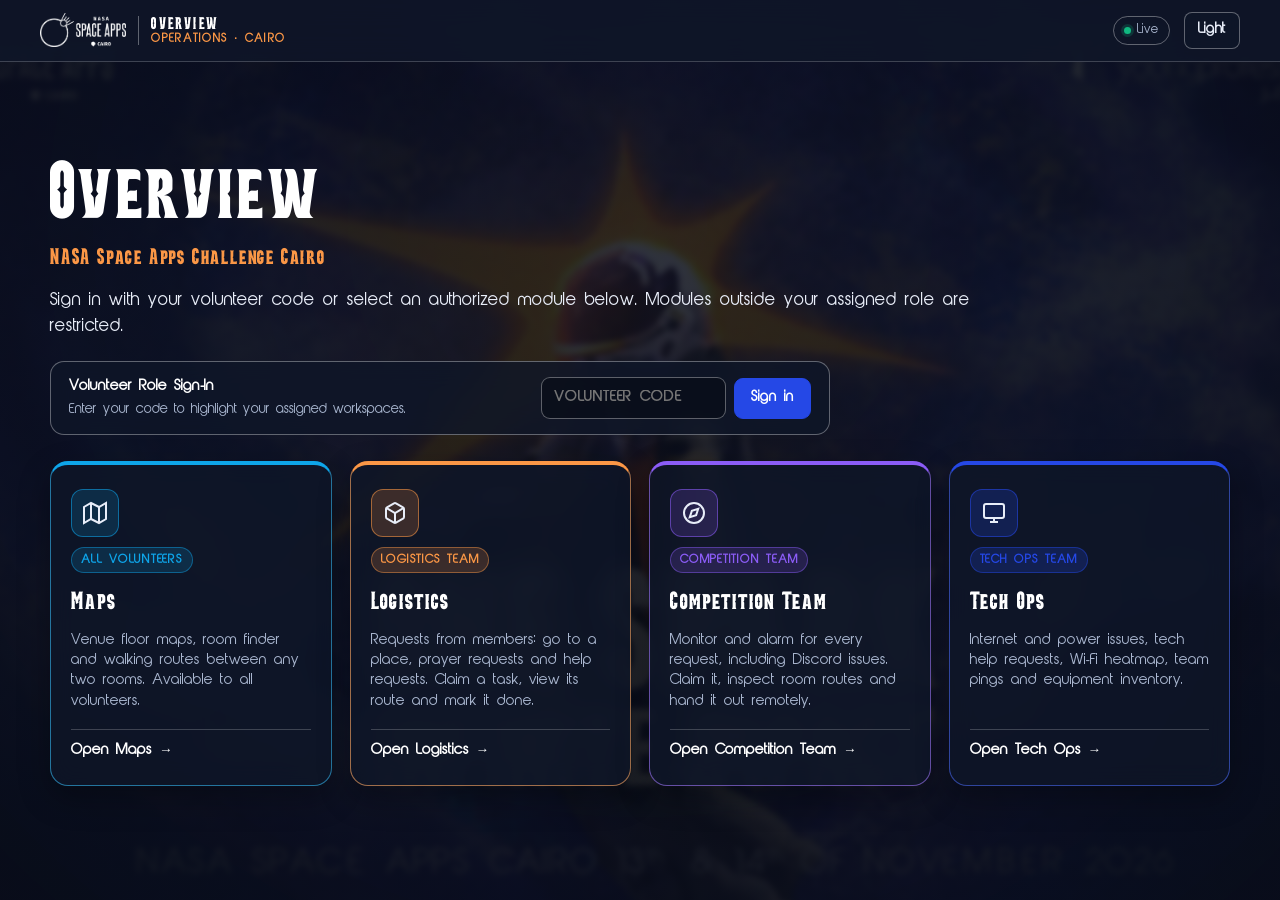
==== commit d1c33e82: "feat: fix competition tutorial spotlight, auto-open map panels across all tutorials & sanitize emoji" ====
--- a/index.html
+++ b/index.html
@@ -64,28 +64,28 @@
 
       <div class="hub-grid" id="hub-grid">
         <a class="hub-card" data-module="maps" data-label="Open Maps →" data-role-label="All Volunteers" href="maps.html">
-          <span class="hub-icon" aria-hidden="true">🗺️</span>
+          <span class="hub-icon" aria-hidden="true"><svg width="24" height="24" viewBox="0 0 24 24" fill="none" stroke="currentColor" stroke-width="2"><polygon points="1 6 1 22 8 18 16 22 23 18 23 2 16 6 8 2 1 6"></polygon><line x1="8" y1="2" x2="8" y2="18"></line><line x1="16" y1="6" x2="16" y2="22"></line></svg></span>
           <span class="hub-who">All volunteers</span>
           <h2>Maps</h2>
           <p>Venue floor maps, room finder and walking routes between any two rooms. Available to all volunteers.</p>
           <span class="hub-go">Open Maps &rarr;</span>
         </a>
         <a class="hub-card" data-module="logistics" data-label="Open Logistics →" data-role-label="Logistics Team" href="logistics/index.html">
-          <span class="hub-icon" aria-hidden="true">📍</span>
+          <span class="hub-icon" aria-hidden="true"><svg width="24" height="24" viewBox="0 0 24 24" fill="none" stroke="currentColor" stroke-width="2"><path d="M21 16V8a2 2 0 0 0-1-1.73l-7-4a2 2 0 0 0-2 0l-7 4A2 2 0 0 0 3 8v8a2 2 0 0 0 1 1.73l7 4a2 2 0 0 0 2 0l7-4A2 2 0 0 0 21 16z"></path><polyline points="3.27 6.96 12 12.01 20.73 6.96"></polyline><line x1="12" y1="22.08" x2="12" y2="12"></line></svg></span>
           <span class="hub-who">Logistics team</span>
           <h2>Logistics</h2>
           <p>Requests from members: go to a place, prayer requests and help requests. Claim a task, view its route and mark it done.</p>
           <span class="hub-go">Open Logistics &rarr;</span>
         </a>
         <a class="hub-card" data-module="competition" data-label="Open Competition Team →" data-role-label="Competition Team" href="dispatch/index.html">
-          <span class="hub-icon" aria-hidden="true">📡</span>
+          <span class="hub-icon" aria-hidden="true"><svg width="24" height="24" viewBox="0 0 24 24" fill="none" stroke="currentColor" stroke-width="2"><circle cx="12" cy="12" r="10"></circle><polygon points="16.24 7.76 14.12 14.12 7.76 16.24 9.88 9.88 16.24 7.76"></polygon></svg></span>
           <span class="hub-who">Competition Team</span>
           <h2>Competition Team</h2>
           <p>Monitor and alarm for every request, including Discord issues. Claim it, inspect room routes and hand it out remotely.</p>
           <span class="hub-go">Open Competition Team &rarr;</span>
         </a>
         <a class="hub-card" data-module="techops" data-label="Open Tech Ops →" data-role-label="Tech Ops Team" href="techops/index.html">
-          <span class="hub-icon" aria-hidden="true">🚀</span>
+          <span class="hub-icon" aria-hidden="true"><svg width="24" height="24" viewBox="0 0 24 24" fill="none" stroke="currentColor" stroke-width="2"><rect x="2" y="3" width="20" height="14" rx="2" ry="2"></rect><line x1="8" y1="21" x2="16" y2="21"></line><line x1="12" y1="17" x2="12" y2="21"></line></svg></span>
           <span class="hub-who">Tech Ops team</span>
           <h2>Tech Ops</h2>
           <p>Internet and power issues, tech help requests, Wi-Fi heatmap, team pings and equipment inventory.</p>
@@ -177,7 +177,7 @@
             c.setAttribute("aria-disabled", "true");
             c.setAttribute("tabindex", "-1");
             c.removeAttribute("href");
-            if (goEl) goEl.textContent = "🔒 Restricted · " + (c.getAttribute("data-role-label") || "Authorized Role") + " Only";
+            if (goEl) goEl.textContent = "Restricted · " + (c.getAttribute("data-role-label") || "Authorized Role") + " Only";
           }
         });
       }
--- a/landing.css
+++ b/landing.css
@@ -521,3 +521,5 @@
   .hub-grid { grid-template-columns: 1fr; gap: 12px; }
   .hub-card { padding: 18px 16px 16px; min-height: 0; }
 }
+
+.hub-icon svg { width: 24px; height: 24px; stroke: currentColor; display: block; margin: auto; }
--- a/styles/components/tutorial.css
+++ b/styles/components/tutorial.css
@@ -10,26 +10,26 @@
 .tutorial-backdrop {
   position: fixed;
   inset: 0;
-  background: rgba(6, 11, 24, 0.78);
-  backdrop-filter: blur(4px);
-  -webkit-backdrop-filter: blur(4px);
+  background: rgba(6, 11, 24, 0.42);
+  backdrop-filter: none !important;
+  -webkit-backdrop-filter: none !important;
   z-index: 9991;
   pointer-events: auto;
   transition: opacity 0.3s ease;
 }
 
 :root[data-theme="light"] .tutorial-backdrop {
-  background: rgba(15, 23, 42, 0.72);
+  background: rgba(15, 23, 42, 0.35);
 }
 
 /* Glowing spotlight around active element */
 .tutorial-spotlight {
   position: fixed;
-  z-index: 9992;
+  z-index: 9994;
   border-radius: 12px;
-  box-shadow: 0 0 0 9999px rgba(6, 11, 24, 0.78),
-              0 0 20px rgba(37, 72, 230, 0.65),
-              inset 0 0 12px rgba(251, 151, 70, 0.35);
+  box-shadow: 0 0 18px rgba(37, 72, 230, 0.75),
+              0 0 0 3px rgba(251, 151, 70, 0.3),
+              inset 0 0 10px rgba(251, 151, 70, 0.2);
   border: 2px solid var(--accent, #fb9746);
   pointer-events: none;
   transition: all 0.35s cubic-bezier(0.16, 1, 0.3, 1);
@@ -37,19 +37,19 @@
 }
 
 :root[data-theme="light"] .tutorial-spotlight {
-  box-shadow: 0 0 0 9999px rgba(15, 23, 42, 0.72),
-              0 0 20px rgba(3, 35, 178, 0.65),
-              inset 0 0 12px rgba(217, 106, 20, 0.35);
+  box-shadow: 0 0 18px rgba(3, 35, 178, 0.75),
+              0 0 0 3px rgba(217, 106, 20, 0.3),
+              inset 0 0 10px rgba(217, 106, 20, 0.2);
 }
 
 @keyframes tutorialPulse {
   0%, 100% {
     border-color: var(--accent, #fb9746);
-    box-shadow: 0 0 0 9999px rgba(6, 11, 24, 0.78), 0 0 18px rgba(37, 72, 230, 0.6);
+    box-shadow: 0 0 18px rgba(37, 72, 230, 0.75), 0 0 0 3px rgba(251, 151, 70, 0.3);
   }
   50% {
     border-color: #22d3ee;
-    box-shadow: 0 0 0 9999px rgba(6, 11, 24, 0.78), 0 0 28px rgba(34, 211, 238, 0.8);
+    box-shadow: 0 0 26px rgba(34, 211, 238, 0.85), 0 0 0 4px rgba(34, 211, 238, 0.4);
   }
 }
 
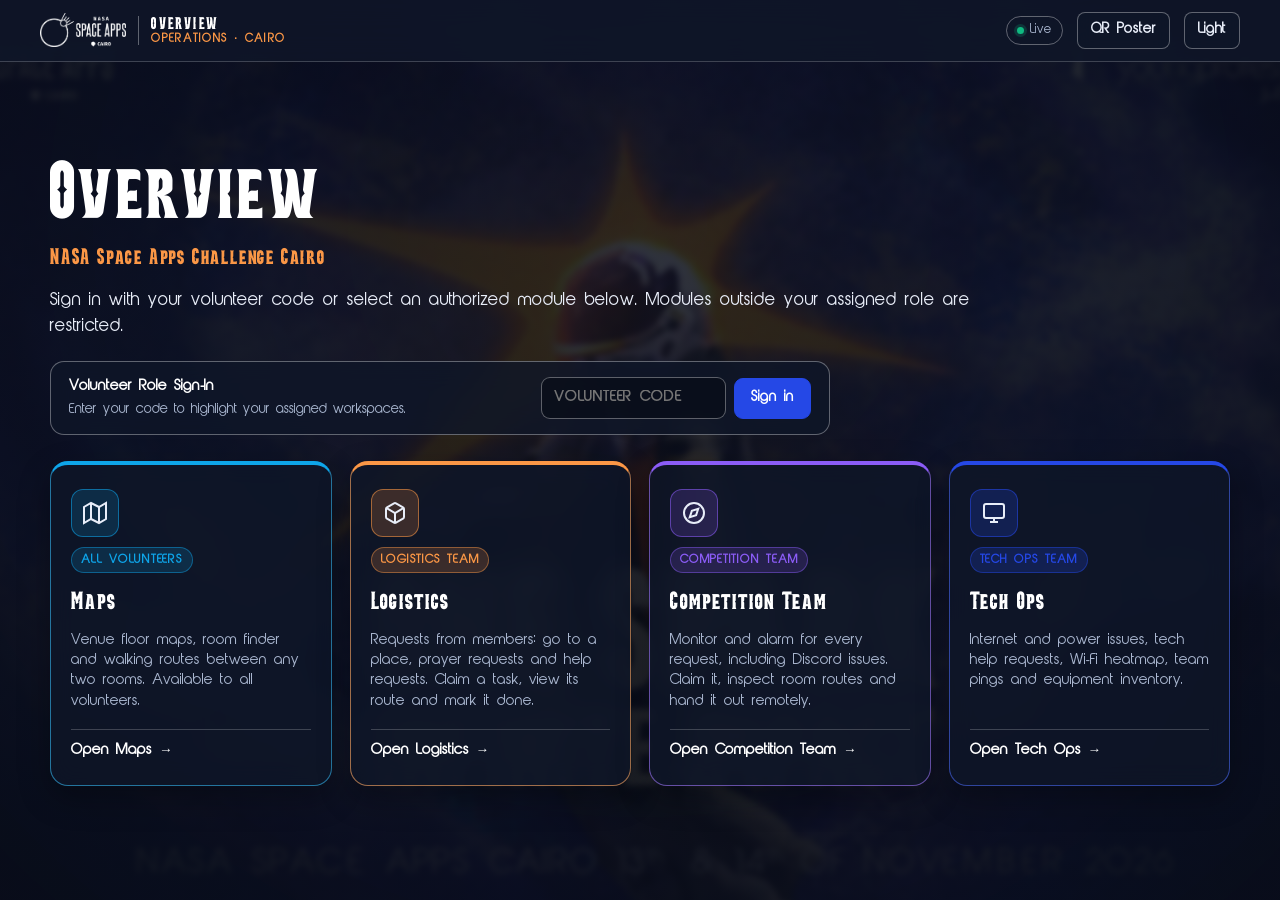
==== commit 97a299a6: "fix(qr): update base URLs to live domain, add CDN fallbacks and QR Poster button" ====
--- a/index.html
+++ b/index.html
@@ -1,6 +1,9 @@
 <!DOCTYPE html>
 <html lang="en" data-theme="dark">
 <head>
+  <link rel="preconnect" href="https://www.gstatic.com" crossorigin>
+  <link rel="dns-prefetch" href="https://www.gstatic.com">
+  <link rel="preconnect" href="https://firestore.googleapis.com">
   <meta charset="utf-8">
   <meta name="viewport" content="width=device-width, initial-scale=1, viewport-fit=cover">
   <title>Operations · NASA Space Apps Challenge Cairo</title>
@@ -30,6 +33,7 @@
       </a>
       <div class="sp"></div>
       <span class="pill-status" id="overview-status-pill"><i></i><span id="overview-status-text">Live</span></span>
+      <a class="portal-theme-btn" href="request/poster.html" title="Participant Help QR Poster" style="text-decoration:none;display:inline-flex;align-items:center"><span>QR Poster</span></a>
       <button class="portal-theme-btn" id="theme-toggle" aria-label="Toggle theme"><span class="btn-text">Light</span></button>
       <div class="portal-user-chip" id="user-chip" hidden>
         <span class="portal-avatar" id="user-avatar" aria-hidden="true"></span>
@@ -49,7 +53,7 @@
           <b>Volunteer Role Sign-In</b>
           <span>Enter your code to highlight your assigned workspaces.</span>
         </div>
-        <form class="access-form" id="overview-login-form" autocomplete="off" novalidate>
+        <form action="javascript:void(0);" class="access-form" id="overview-login-form" autocomplete="off" novalidate>
           <input id="overview-code" autocapitalize="characters" autocomplete="off" autocorrect="off" spellcheck="false" maxlength="40" placeholder="Volunteer code" aria-label="Volunteer code">
           <button type="submit" id="overview-login-btn">Sign in</button>
         </form>
@@ -128,7 +132,12 @@
         var loginBar = $("overview-login-bar");
         var banner = $("overview-role-banner");
         var statusTxt = $("overview-status-text");
-        if (statusTxt && Store) statusTxt.textContent = Store.isLive() ? "Live" : "Local preview";
+        var statusPill = $("overview-status-pill");
+        if (Store) {
+          var live = Store.isLive();
+          if (statusPill) statusPill.className = "pill-status " + (live ? "live" : "demo");
+          if (statusTxt) statusTxt.textContent = live ? "Live" : "Local preview";
+        }
 
         if (!user) {
           if (chip) chip.hidden = true;
--- a/styles/components/tutorial.css
+++ b/styles/components/tutorial.css
@@ -299,5 +299,87 @@
     bottom: calc(16px + env(safe-area-inset-bottom, 0px)) !important;
     top: auto !important;
     border-radius: 16px;
+    max-height: calc(100vh - 32px);
+    overflow-y: auto;
   }
 }
+
+
+/* Embedded Map Preview inside Tutorial Card */
+.tutorial-card.has-map {
+  width: min(480px, calc(100vw - 32px));
+}
+
+.tutorial-map-preview {
+  position: relative;
+  width: 100%;
+  border-radius: 12px;
+  overflow: hidden;
+  border: 1px solid rgba(255, 255, 255, 0.15);
+  background: #020617;
+  display: flex;
+  flex-direction: column;
+  margin: 2px 0 6px;
+}
+
+.tut-map-header {
+  display: flex;
+  align-items: center;
+  justify-content: space-between;
+  padding: 7px 12px;
+  background: rgba(15, 23, 42, 0.88);
+  border-bottom: 1px solid rgba(255, 255, 255, 0.1);
+}
+
+.tut-map-badge {
+  font-size: 10px;
+  font-weight: 700;
+  text-transform: uppercase;
+  color: #60a5fa;
+  background: rgba(59, 130, 246, 0.15);
+  border: 1px solid rgba(59, 130, 246, 0.35);
+  padding: 2px 7px;
+  border-radius: 4px;
+}
+
+.tut-map-label {
+  font-size: 12px;
+  font-weight: 700;
+  color: #f8fafc;
+}
+
+.tut-map-stage {
+  position: relative;
+  width: 100%;
+  height: 175px;
+  background: #020617;
+  overflow: hidden;
+}
+
+.tut-map-img {
+  position: absolute;
+  top: 0;
+  left: 0;
+  width: 100%;
+  height: 100%;
+  object-fit: cover;
+  display: block;
+}
+
+.tut-map-svg {
+  position: absolute;
+  top: 0;
+  left: 0;
+  width: 100%;
+  height: 100%;
+  pointer-events: none;
+}
+
+[data-theme="light"] .tut-map-header {
+  background: #f1f5f9;
+  border-color: #cbd5e1;
+}
+
+[data-theme="light"] .tut-map-label {
+  color: #0f172a;
+}
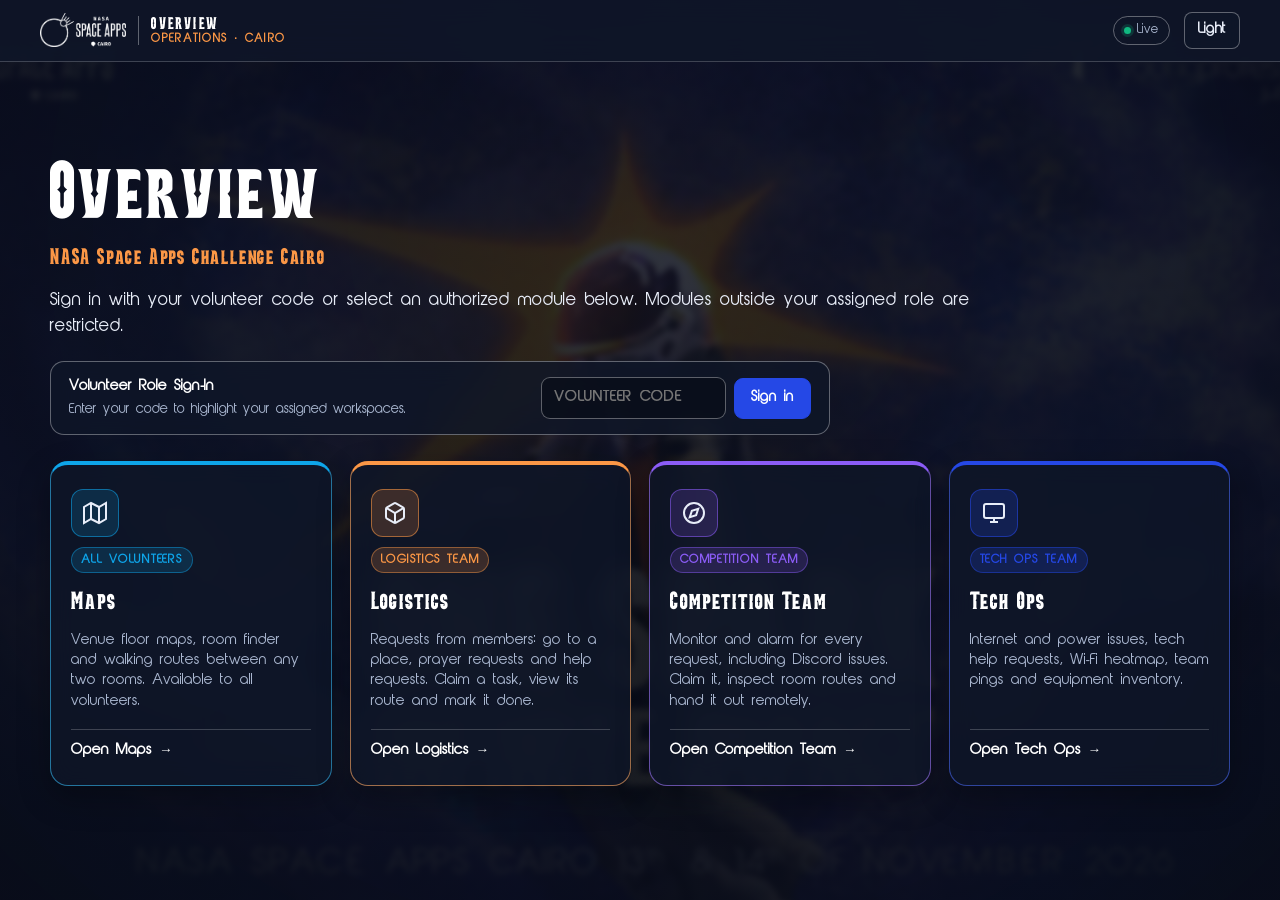
==== commit 78e2350a: "Connect strictly to Firebase Firestore, add room D252, improve mobile UX and ringing alarm" ====
--- a/index.html
+++ b/index.html
@@ -33,7 +33,6 @@
       </a>
       <div class="sp"></div>
       <span class="pill-status" id="overview-status-pill"><i></i><span id="overview-status-text">Live</span></span>
-      <a class="portal-theme-btn" href="request/poster.html" title="Participant Help QR Poster" style="text-decoration:none;display:inline-flex;align-items:center"><span>QR Poster</span></a>
       <button class="portal-theme-btn" id="theme-toggle" aria-label="Toggle theme"><span class="btn-text">Light</span></button>
       <div class="portal-user-chip" id="user-chip" hidden>
         <span class="portal-avatar" id="user-avatar" aria-hidden="true"></span>
@@ -101,7 +100,6 @@
 
   <script src="scripts/services/config.js"></script>
   <script src="scripts/services/firebase-config.js"></script>
-  <script src="scripts/services/seed-data.js"></script>
   <script src="scripts/services/common.js"></script>
   <script src="scripts/services/store.js"></script>
   <script src="scripts/components/tutorial.js"></script>
--- a/landing.css
+++ b/landing.css
@@ -507,18 +507,20 @@
 
 @media (max-width: 1100px) { .hub-grid { grid-template-columns: repeat(2, 1fr); } }
 @media (max-width: 640px) {
-  .portal-top { padding: 10px 14px; gap: 8px; flex-wrap: wrap; }
-  .portal-brand-logo { height: 28px; }
+  .portal-top { padding: 8px 12px; gap: 8px; flex-wrap: wrap; }
+  .portal-brand img { height: 26px; max-width: 105px; object-fit: contain; }
   .portal-brand-text-wrap { display: none; }
-  .portal-user-chip { padding: 3px 8px 3px 5px; gap: 6px; }
-  .portal-user-meta small { display: none; }
-  .hero { padding: 20px 14px 10px; }
+  .portal-user-chip { padding: 3px 8px 3px 5px; gap: 6px; max-width: 100%; }
+  .portal-meta small { display: none; }
+  .portal-meta b { max-width: 110px; overflow: hidden; text-overflow: ellipsis; white-space: nowrap; }
+  .intro { padding: 20px 14px 36px; }
+  h1 { font-size: clamp(30px, 8vw, 42px); }
   .access-bar { flex-direction: column; align-items: stretch; padding: 14px; gap: 12px; }
   .access-form { width: 100%; }
-  .access-form input { flex: 1; min-width: 0; width: auto; min-height: 42px; }
-  .access-form .btn { min-height: 42px; }
-  .hub-wrap { padding: 6px 14px 32px; }
-  .hub-grid { grid-template-columns: 1fr; gap: 12px; }
+  .access-form input { flex: 1; min-width: 0; width: auto; min-height: 44px; font-size: 14px; }
+  .access-form button { min-height: 44px; padding: 10px 16px; }
+  .role-banner { width: 100%; font-size: 12.5px; padding: 10px 12px; line-height: 1.45; }
+  .hub-grid { grid-template-columns: 1fr; gap: 12px; margin-top: 18px; }
   .hub-card { padding: 18px 16px 16px; min-height: 0; }
 }
 
